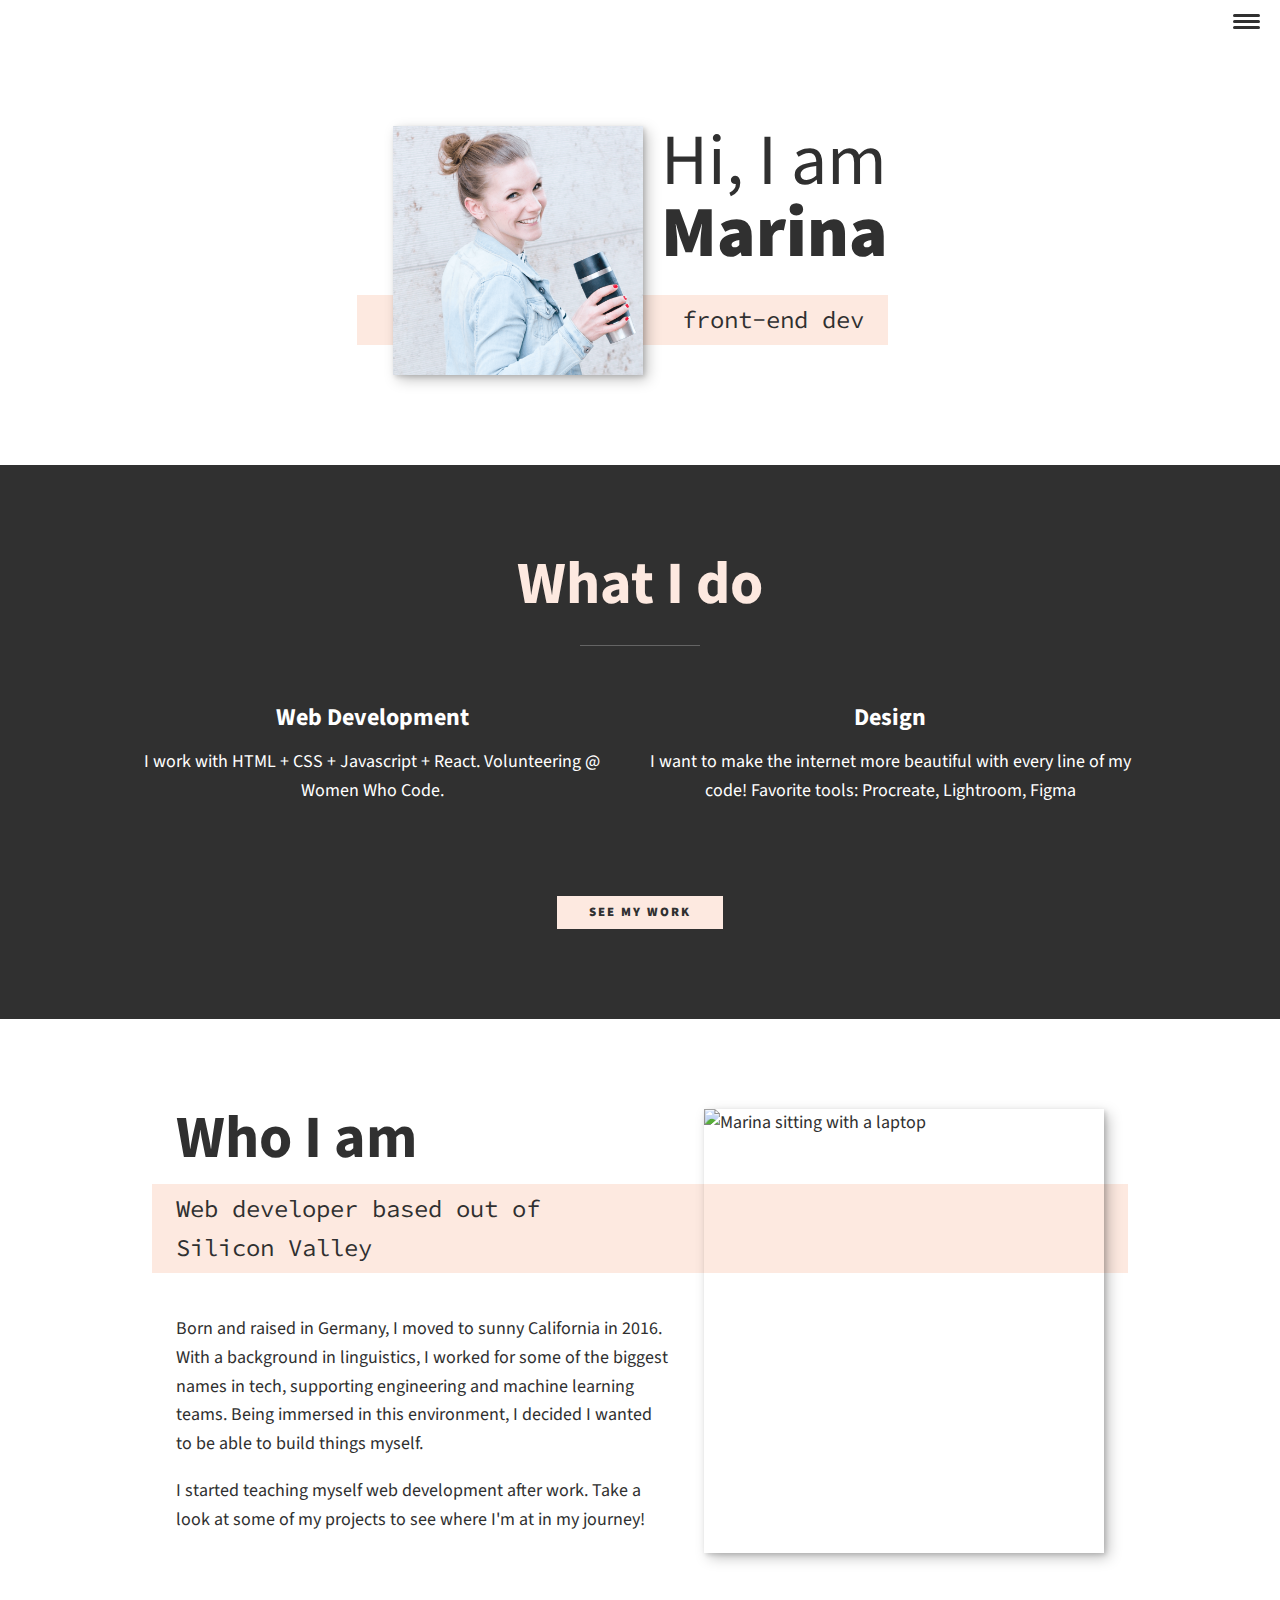
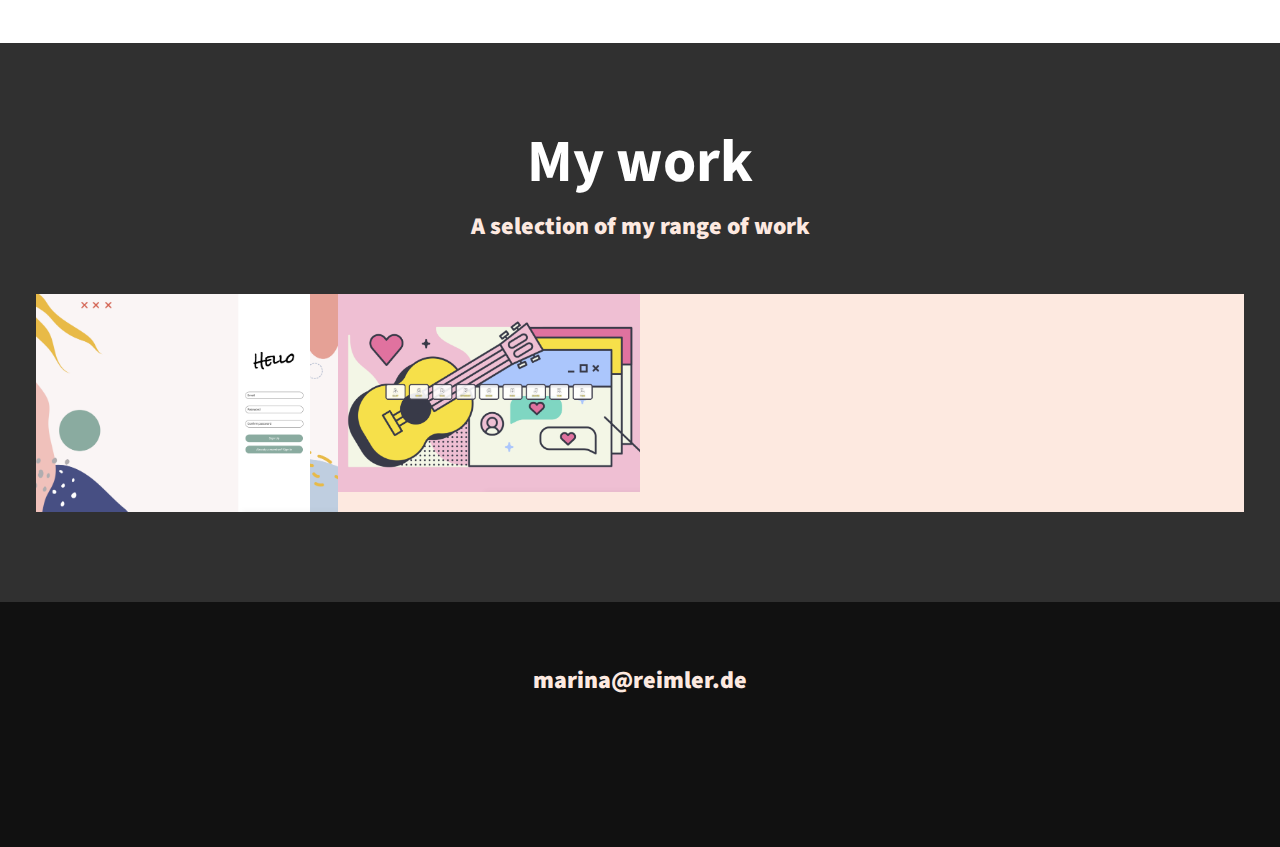
==== index.html @ c3dd63b9 "Add portfolio projects" ====
<!DOCTYPE html>
<html lang="en">
  <head>
    <meta charset="UTF-8" />
    <meta name="viewport" content="width=device-width, initial-scale=1.0" />
    <title>Marina Reimler Portfolio Page</title>
    <link
      rel="stylesheet"
      href="https://cdnjs.cloudflare.com/ajax/libs/normalize/7.0.0/normalize.min.css"
    />
    <link
      rel="stylesheet"
      href="https://cdnjs.cloudflare.com/ajax/libs/font-awesome/5.11.2/css/all.css"
      integrity="sha256-46qynGAkLSFpVbEBog43gvNhfrOj+BmwXdxFgVK/Kvc="
      crossorigin="anonymous"
    />

    <link
      href="https://fonts.googleapis.com/css?family=Source+Code+Pro:400,900|Source+Sans+Pro:300,900&display=swap"
      rel="stylesheet"
    />
    <link rel="stylesheet" href="style.css" />
  </head>
  <body>
    <header>
      <!--<div class="logo">
        <img src="#" alt="" />
      </div>-->

      <button class="nav-toggle" aria-label="toggle navigation">
        <span class="hamburger"></span>
      </button>
      <nav class="nav">
        <ul class="nav__list">
          <li class="nav__item"><a href="#home" class="nav__link">Home</a></li>
          <li class="nav__item">
            <a href="#services" class="nav__link">My Services</a>
          </li>
          <li class="nav__item">
            <a href="#about" class="nav__link">About me</a>
          </li>
          <li class="nav__item">
            <a href="#work" class="nav__link">My Work</a>
          </li>
        </ul>
      </nav>
    </header>

    <!-- Introduction -->
    <section class="intro" id="home">
      <h1 class="section__title section__title--intro">
        Hi, I am <strong>Marina</strong>
      </h1>
      <p class="section__subtitle section__subtitle--intro">front-end dev</p>
      <img
        src="img/Screen Shot 2017-11-25 at 19.38.23 2-min copy.png"
        alt="a portrait picture of Marina smiling"
        class="intro__img"
      />

    </section>

    <!-- My Services -->
    <section class="my-services" id="services">
      <h2 class="section__title section__title--services">What I do</h2>
      <div class="services">
        <div class="service">
          <h3>Web Development</h3>
          <p>
            I work with HTML + CSS + Javascript + React. Volunteering @ Women Who Code.
          </p>
        </div>
        <div class="service">
          <h3>Design</h3>
          <p>
            I want to make the internet more beautiful with every line of my code!
            Favorite tools: Procreate, Lightroom, Figma
          </p>
        </div>
      </div>

      <a href="#work" class="btn">See My Work</a>
    </section>

    <!-- About me -->
    <section class="about-me" id="about">
      <h2 class="section__title section__title--about">Who I am</h2>
      <p class="section__subtitle section__subtitle--about">
        Web developer based out of Silicon Valley
      </p>

      <div class="about-me__body">
        <p>
          Born and raised in Germany, I moved to sunny California in 2016.<br>
          With a background in linguistics, I worked for some of the biggest names in tech, supporting engineering and machine learning teams. Being immersed in this environment, I decided I wanted to be able to build things myself. 
        </p>
        <p>
          I started teaching myself web development after work. Take a look at some of my projects to see where I'm at in my journey!
        </p>
      </div>

      <img
        src="img/Marina-40.jpg"
        alt="Marina sitting with a laptop"
        class="about-me__img"
      />
    </section>

    <!-- My work -->
    <section class="my-work" id="work">
      <h2 class="section__title section__title--work">My work</h2>
      <p class="section__subtitle section__subtitle--work">
        A selection of my range of work
      </p>

      <div class="portfolio">
        <!-- Portfolio item 01 -->
        <a href="portfolio-item1.html" class="portfolio__item" target="_blank">
          <img src="img/community-signup.png" alt="small screenshot of project website" class="portfolio__img" />
        </a>
        <!-- Portfolio item 02 -->
        <a href="portfolio-item2.html" class="portfolio__item" target="_blank">
          <img src="img/drumkit-js.png" alt="small screenshot of project website" class="portfolio__img" />
        </a>
        <!-- Portfolio item 03 -->
        <a href="#" class="portfolio__item">
          <img src="#" alt="" class="portfolio__img" />
        </a>
        <!-- Portfolio item 04 -->
        <a href="#" class="portfolio__item">
          <img src="#" alt="" class="portfolio__img" />
        </a>
        <!-- Portfolio item 05 -->
        <a href="#" class="portfolio__item">
          <img src="#" alt="" class="portfolio__img" />
        </a>
        <!-- Portfolio item 06 -->
        <a href="#" class="portfolio__item">
          <img src="#" alt="" class="portfolio__img" />
        </a>
      </div>
    </section>

    <!-- Footer -->
    <footer class="footer">
      <a href="mailto:marina@reimler.de" class="footer__link"
        >marina@reimler.de</a
      >
      <ul class="social-list">
        <!--<li class="social-list__item">
          <a
            class="social-list__link"
            href="https://www.instagram.com/marinareimler/"
            ><i class="fab fa-instagram"></i
          ></a>
        </li>-->
        <li class="social-list__item">
          <a
            class="social-list__link"
            href="https://www.linkedin.com/in/marina-reimler/"
            target="_blank"><i class="fab fa-linkedin"></i
          ></a>
        </li>
        <li class="social-list__item">
          <a class="social-list__link" href="https://github.com/mreimler"
          target="_blank"><i class="fab fa-github-square"></i
          ></a>
        </li>
        <li class="social-list__item">
          <a class="social-list__link" href="https://twitter.com/marinareimler"
          target="_blank"><i class="fab fa-twitter"></i
          ></a>
        </li>
      </ul>
    </footer>

    <script src="script.js"></script>
  </body>
</html>
---- style.css ----
*,
*::before,
*::after {
  box-sizing: border-box;
}

/* Custom Properties */

:root {
  --ff-primary: 'Source Sans Pro', sans-serif;
  --ff-secondary: 'Source Code Pro', monospace;

  --fw-reg: 399;
  --fw-bold: 900;

  --clr-light: #fff;
  --clr-dark: #303030;
  --clr-accent: #fde9e0;

  --fs-h1: 3rem;
  --fs-h2: 2.25rem;
  --fs-body: 1rem;

  --bs: 0.25em 0.25em 0.75em rgba(0, 0, 0, 0.25),
    0.125em 0.125em 0.25em rgba(0, 0, 0, 0.15);
}

@media (min-width: 880px) {
  :root {
    --fs-h1: 4.5rem;
    --fs-h2: 3.75rem;
    --fs-h3: 1.5rem;
    --fs-body: 1.125rem;
  }
}

/* General Styles */

html {
  scroll-behavior: smooth;
}

body {
  background: var(--clr-light);
  color: var(--clr-dark);
  margin: 0;
  font-family: var(--ff-primary);
  font-size: var(--fs-body);
  line-height: 1.6;
}

section {
  padding: 5em 2em;
}

img {
  display: block;
  max-width: 100%;
}

strong {
  font-weight: var(--fw-bold);
}

:focus {
  outline: 3px solid var(--clr-accent);
  outline-offset: 3px;
}

/* Buttons */

.btn {
  display: inline-block;
  padding: 0.5em 2.5em;
  background: var(--clr-accent);
  color: var(--clr-dark);
  text-decoration: none;
  cursor: pointer;
  font-size: 0.8rem;
  text-transform: uppercase;
  letter-spacing: 2px;
  font-weight: var(--fw-bold);
  transition: transform 200ms ease-in-out;
}

.btn:hover {
  transform: scale(1.1);
}

/* Typography */

h1,
h2,
h3 {
  line-height: 1;
  margin: 0;
}

h1 {
  font-size: var(--fs-h1);
}
h2 {
  font-size: var(--fs-h2);
}
h3 {
  font-size: var(--fs-h3);
}

.section__title {
  margin-bottom: 0.25em;
}

.section__title--intro {
  font-weight: var(--fw-reg);
}

.section__title--intro strong {
  display: block;
}

.section__subtitle {
  margin: 0;
  font-size: var(--fs-h3);
}

.section__subtitle--intro,
.section__subtitle--about {
  background: var(--clr-accent);
  padding: 0.25em 1em;
  font-family: var(--ff-secondary);
  margin-bottom: 1em;
}

.section__subtitle--work {
  color: var(--clr-accent);
  font-weight: var(--fw-bold);
  margin-bottom: 2em;
}

/* header */

header {
  display: flex;
  justify-content: space-between;
  padding: 1em;
}

/* .logo {
  max-width: 100px;
}*/

.nav {
  position: fixed;
  background: var(--clr-dark);
  color: var(--clr-light);
  top: 0;
  bottom: 0;
  left: 0;
  right: 0;
  z-index: 100;

  transform: translateX(100%);
  transition: transform 250ms cubic-bezier(0.5, 0, 0.5, 1);
}

.nav__list {
  list-style: none;
  display: flex;
  height: 100%;
  flex-direction: column;
  justify-content: space-evenly;
  align-items: center;
  margin: 0;
  padding: 0;
}

.nav__link {
  color: inherit;
  font-weight: var(--fw-bold);
  font-size: var(--fs-h2);
  text-decoration: none;
}

.nav__link:hover {
  color: var(--clr-accent);
}

.nav-toggle {
  padding: 0.5em;
  background: transparent;
  border: 0;
  cursor: pointer;
  position: absolute;
  right: 1em;
  top: 1em;
  z-index: 1000;
}

.nav-open .nav {
  transform: translateX(0);
}

.nav-open .nav-toggle {
  background: var(--clr-accent);
  position: fixed;
}

.nav-open .hamburger {
  transform: rotate(0.625turn);
}

.nav-open .hamburger::before {
  transform: rotate(90deg) translateX(-6px);
}

.nav-open .hamburger::after {
  opacity: 0;
}

.hamburger {
  display: block;
  position: relative;
}

.hamburger,
.hamburger::before,
.hamburger::after {
  background: var(--clr-dark);
  width: 2em;
  height: 3px;
  border-radius: 1em;
  transition: transform 250ms ease-in-out;
}

.hamburger::before,
.hamburger::after {
  content: '';
  position: absolute;
  left: 0;
  right: 0;
}

.hamburger::before {
  top: 6px;
}
.hamburger::after {
  bottom: 6px;
}

/* Intro section */

.intro {
  position: relative;
}

.intro__img {
  box-shadow: var(--bs);
}

@media (min-width: 600px) {
  .intro {
    display: grid;
    grid-column-gap: 1em;
    width: min-content;
    margin: 0 auto;
    grid-column-gap: 1em;
    grid-template-areas:
      'img title'
      'img subtitle';
    grid-template-columns: min-content max-content;
  }

  .intro__img {
    grid-area: img;
    min-width: 250px;
    position: relative;
    z-index: 2;
  }

  .section__subtitle--intro {
    align-self: start;
    grid-column: -1 / 1;
    grid-row: 2;
    text-align: right;
    position: relative;
    left: -1.5em;
    width: calc(100% + 1.5em);
  }
}

/* My services section */

.my-services {
  background-color: var(--clr-dark);
  background-image: url(../img/Laptop.jpg);
  background-size: cover;
  background-blend-mode: overlay;
  color: var(--clr-light);
  text-align: center;
}

.section__title--services {
  color: var(--clr-accent);
  position: relative;
}

.section__title--services::after {
  content: '';
  display: block;
  width: 2em;
  height: 1px;
  margin: 0.5em auto 1em;
  background: var(--clr-light);
  opacity: 0.25;
}

.services {
  margin-bottom: 4em;
}

.service {
  max-width: 500px;
  margin: 0 auto;
}

@media (min-width: 800px) {
  .services {
    display: flex;
    max-width: 1000px;
    margin-left: auto;
    margin-right: auto;
  }
  .service + .service {
    margin-left: 2em;
  }
}

/* About Me section */

.about-me {
  max-width: 1000px;
  margin: 0 auto;
}

.about-me__img {
  box-shadow: var(--bs);
}

@media (min-width: 600px) {
  .about-me {
    display: grid;
    grid-template-columns: 1fr 400px;
    grid-template-areas:
      'title img'
      'subtitle img'
      'text img';
    grid-column-gap: 2em;
  }

  .section__title--about {
    grid-area: title;
  }

  .section__subtitle--about {
    grid-column: 1 / -1;
    grid-row: 2;
    position: relative;
    left: -1em;
    width: calc(100% + 2em);
    padding-left: 1em;
    padding-right: calc(400px + 4em);
  }

  .about-me__img {
    grid-area: img;
    position: relative;
    z-index: 2;
  }
}

/* My Work */

.my-work {
  background-color: var(--clr-dark);
  color: var(--clr-light);
  text-align: center;
}

.portfolio {
  display: grid;
  grid-template-columns: repeat(auto-fit, minmax(300px, 1fr));
}

.portfolio__item {
  background: var(--clr-accent);
  overflow: hidden;
}

.portfolio__img {
  transition: transform 750ms cubic-bezier(0.5, 0, 0.5, 1), opacity 250ms linear;
}

.portfolio__item:focus {
  position: relative;
  z-index: 2;
}

.portfolio__img:hover,
.portfolio__item:focus .portfolio__img {
  transform: scale(1.2);
  opacity: 0.75;
}

/* Footer */

.footer {
  background: #111;
  color: var(--clr-accent);
  text-align: center;
  padding: 2.5em 0;
  font-size: var(--fs-h3);
}

.footer a {
  color: inherit;
  text-decoration: none;
}

.footer__link {
  font-weight: var(--fw-bold);
}

.footer__link:hover,
.social-list__link:hover {
  opacity: 0.7;
}

.footer__link:hover {
  text-decoration: underline;
}

.social-list {
  list-style: none;
  display: flex;
  justify-content: center;
  margin: 2em 0 0;
  padding: 0;
}

.social-list__item {
  margin: 0 0.5em;
}

.social-list__link {
  padding: 0.5em;
}

/* Individual portfolio item styles */

.portfolio-item-individual {
  padding: 0 2em 2em;
  max-width: 1000px;
  margin: 0 auto;
}

.portfolio-item-individual p {
  max-width: 600px;
  margin-left: auto;
  margin-right: auto;
}
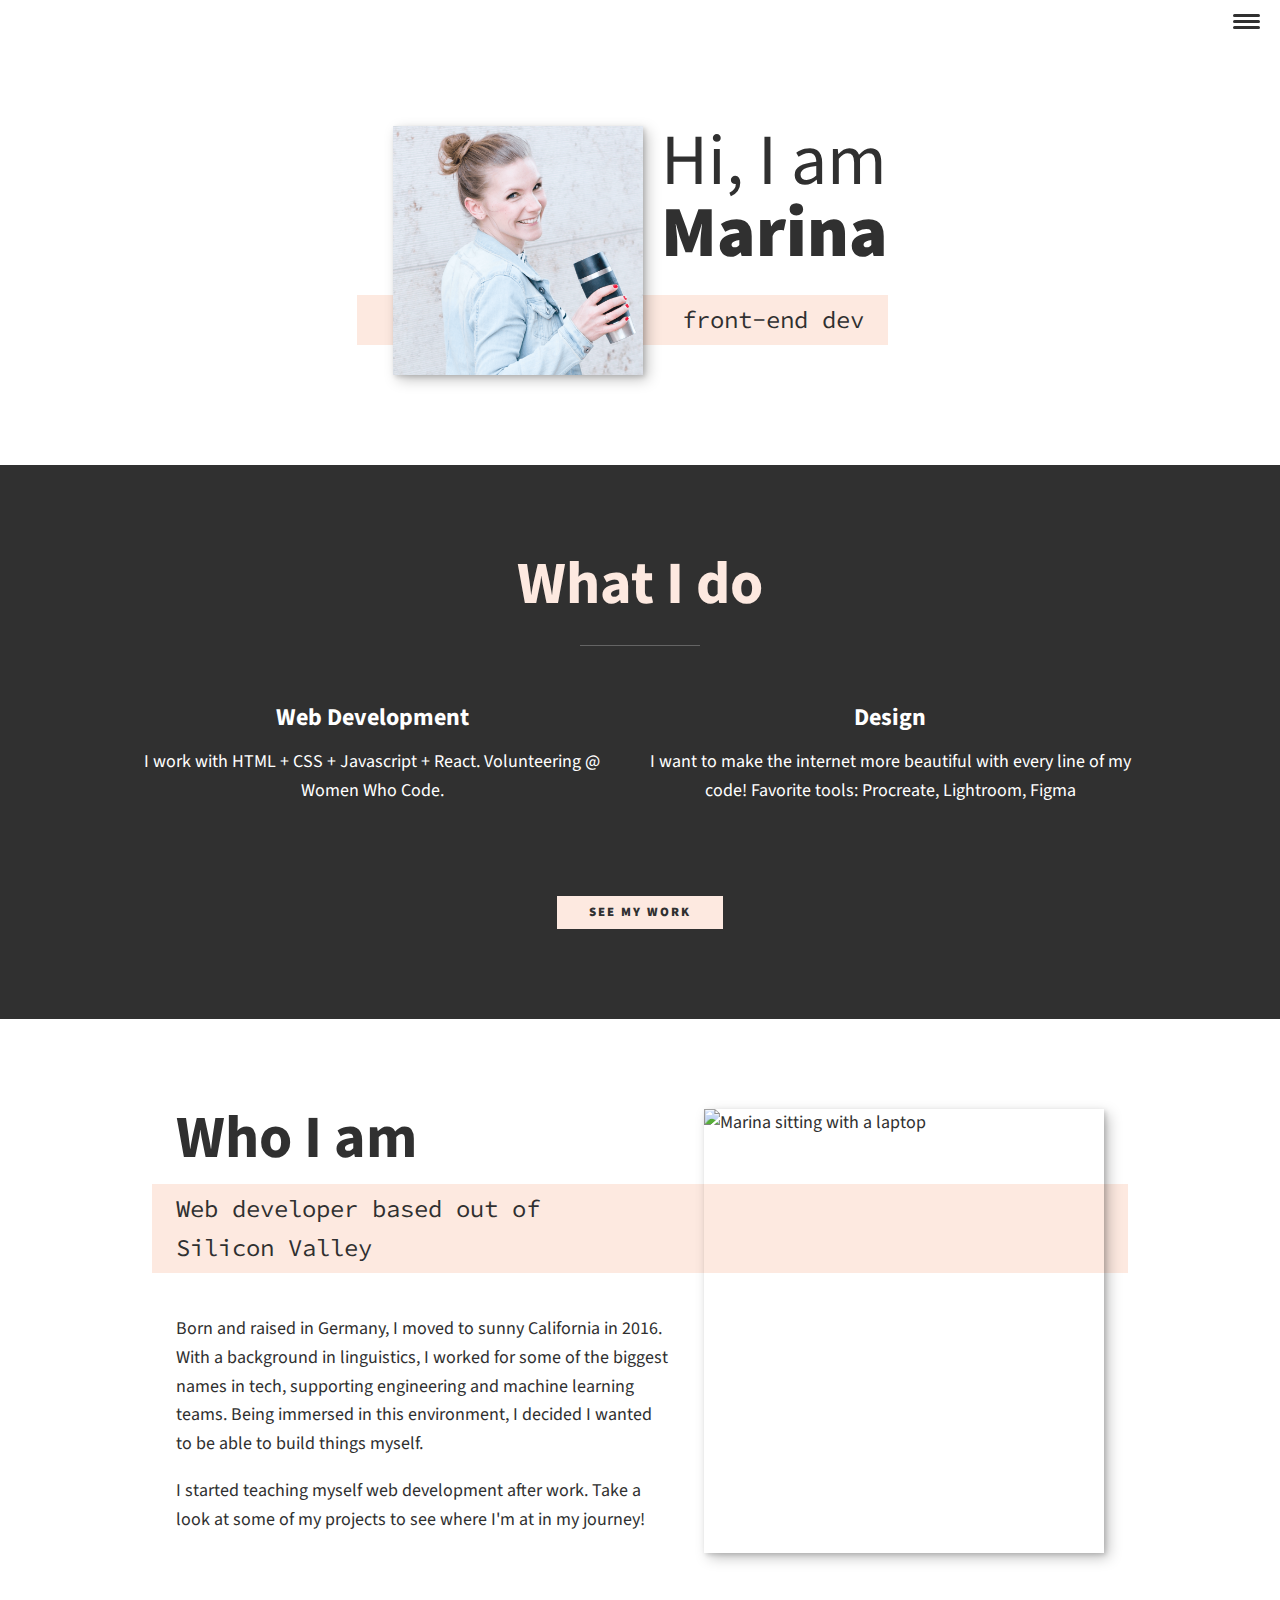
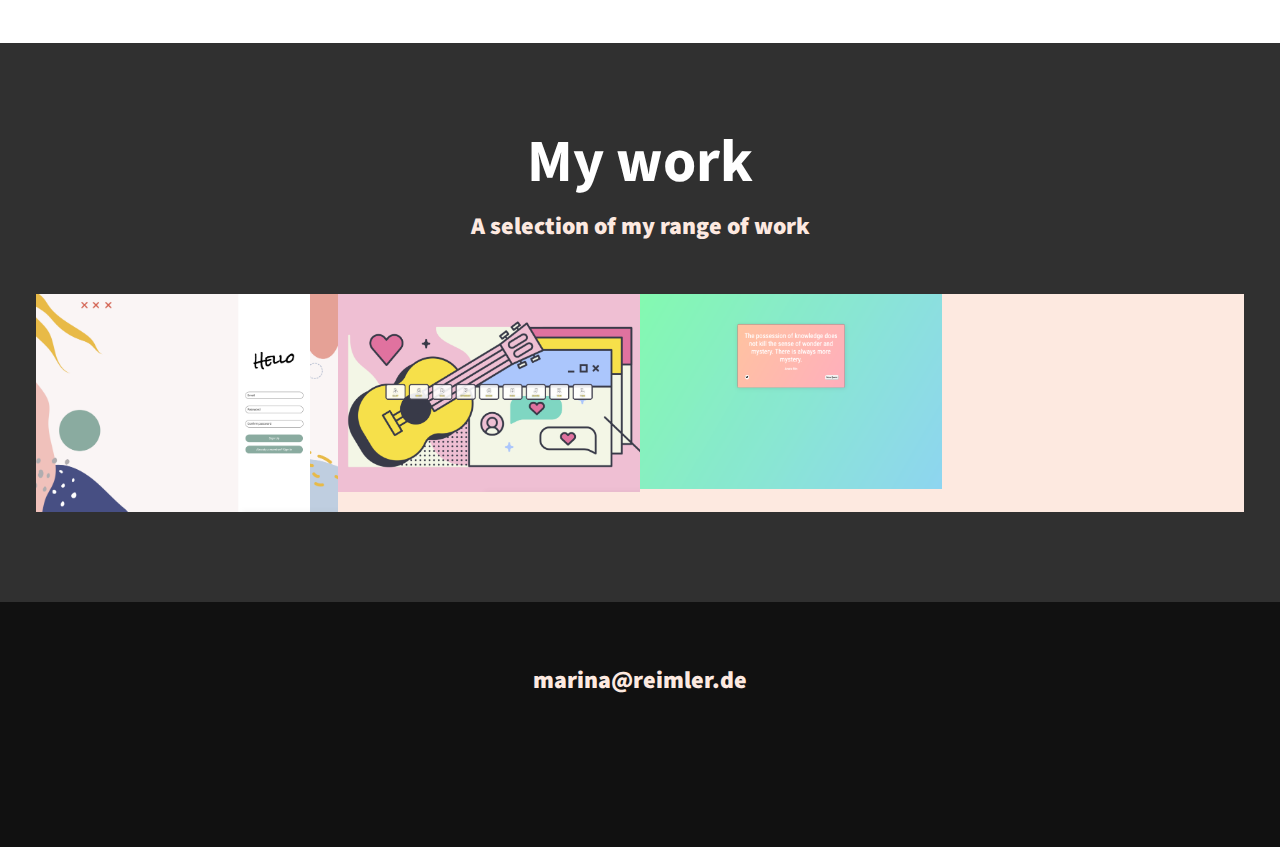
==== commit cf79724d: "Add another project" ====
--- a/index.html
+++ b/index.html
@@ -123,8 +123,8 @@
           <img src="img/drumkit-js.png" alt="small screenshot of project website" class="portfolio__img" />
         </a>
         <!-- Portfolio item 03 -->
-        <a href="#" class="portfolio__item">
-          <img src="#" alt="" class="portfolio__img" />
+        <a href="portfolio-item3.html" class="portfolio__item">
+          <img src="img/quote-machine.png" alt="" class="portfolio__img" />
         </a>
         <!-- Portfolio item 04 -->
         <a href="#" class="portfolio__item">
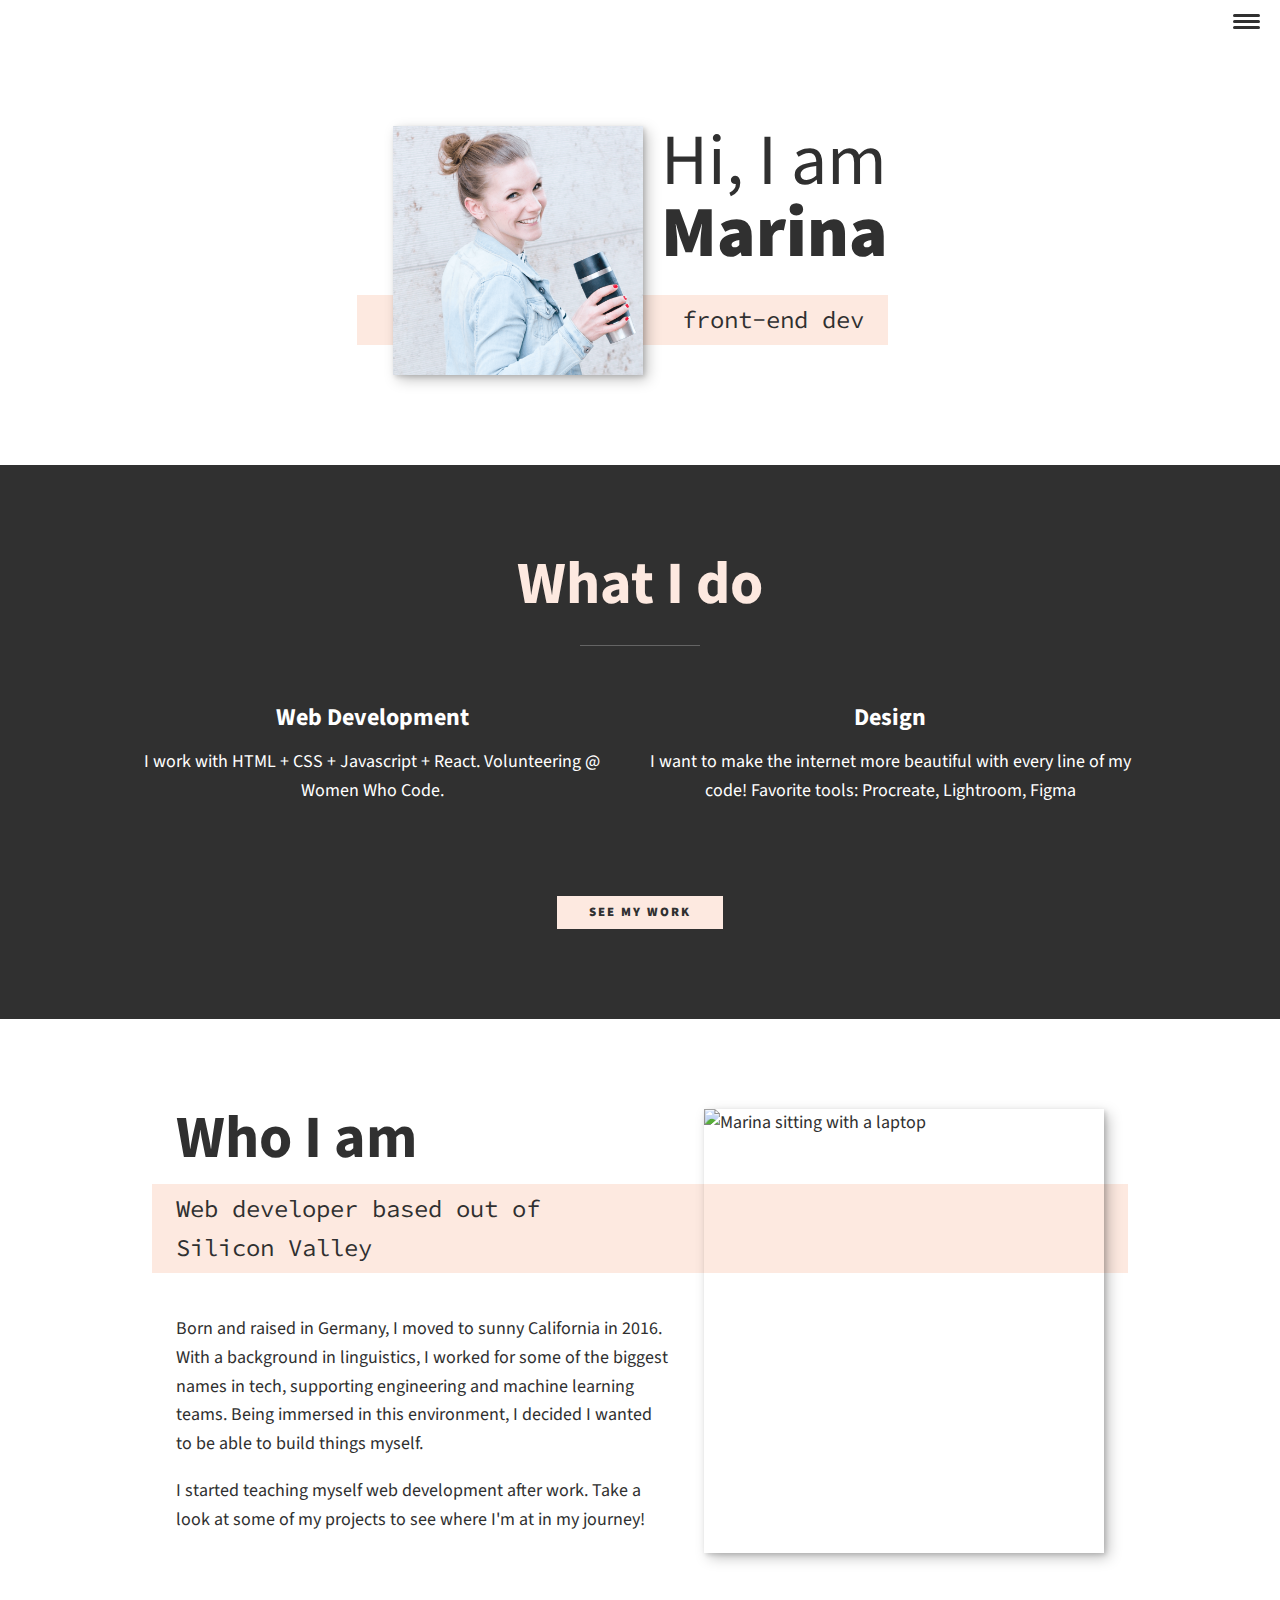
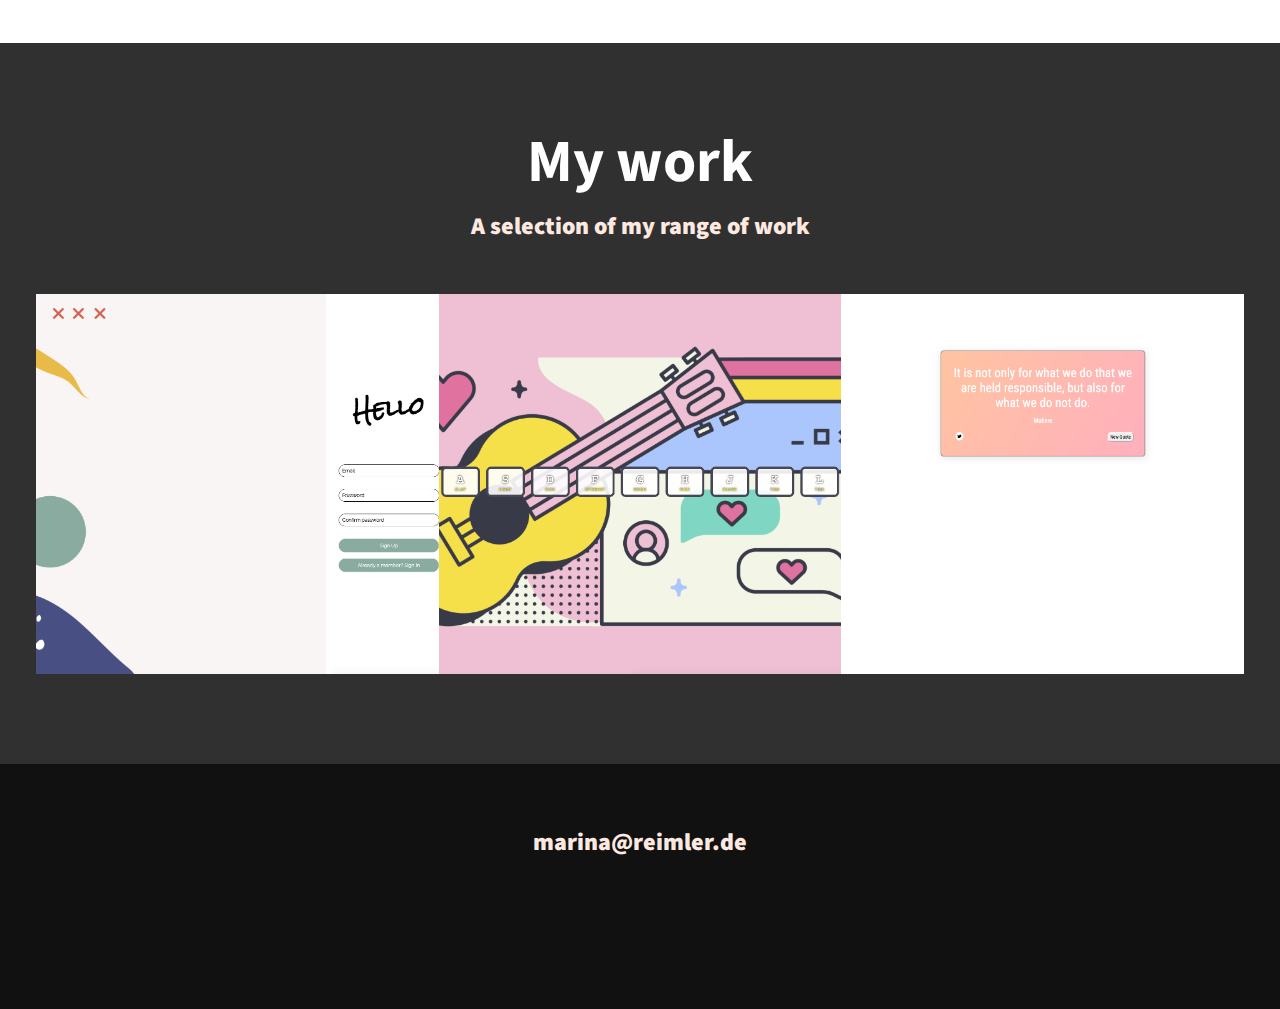
==== commit c705afa1: "Minor update to image responsiveness" ====
--- a/index.html
+++ b/index.html
@@ -126,18 +126,6 @@
         <a href="portfolio-item3.html" class="portfolio__item">
           <img src="img/quote-machine.png" alt="" class="portfolio__img" />
         </a>
-        <!-- Portfolio item 04 -->
-        <a href="#" class="portfolio__item">
-          <img src="#" alt="" class="portfolio__img" />
-        </a>
-        <!-- Portfolio item 05 -->
-        <a href="#" class="portfolio__item">
-          <img src="#" alt="" class="portfolio__img" />
-        </a>
-        <!-- Portfolio item 06 -->
-        <a href="#" class="portfolio__item">
-          <img src="#" alt="" class="portfolio__img" />
-        </a>
       </div>
     </section>
 
--- a/style.css
+++ b/style.css
@@ -388,7 +388,10 @@
 
 .portfolio {
   display: grid;
-  grid-template-columns: repeat(auto-fit, minmax(300px, 1fr));
+  justify-content: center;
+  align-items: center;
+  grid-auto-flow: column;
+  /*grid-template-columns: repeat(auto-fit, minmax(300px, 1fr));*/
 }
 
 .portfolio__item {
@@ -397,6 +400,14 @@
 }
 
 .portfolio__img {
+  height: 380px !important;
+  object-fit: cover;
+  -webkit-column-count: 3;
+  -webkit-column-gap: 0px;
+  -moz-column-count: 3;
+  -moz-column-gap: 0px;
+  column-count: 3;
+  column-gap: 0px;
   transition: transform 750ms cubic-bezier(0.5, 0, 0.5, 1), opacity 250ms linear;
 }
 
@@ -409,6 +420,28 @@
 .portfolio__item:focus .portfolio__img {
   transform: scale(1.2);
   opacity: 0.75;
+}
+
+@media (max-width: 800px) {
+  .portfolio {
+    grid-template-areas:
+      'portfolio_item'
+      'portfolio_img';
+    -moz-column-count: 2;
+    -webkit-column-count: 2;
+    column-count: 2;
+  }
+}
+
+@media (max-width: 600px) {
+  .portfolio {
+    grid-template-areas:
+      'portfolio_item'
+      'portfolio_img';
+    -moz-column-count: 1;
+    -webkit-column-count: 1;
+    column-count: 1;
+  }
 }
 
 /* Footer */
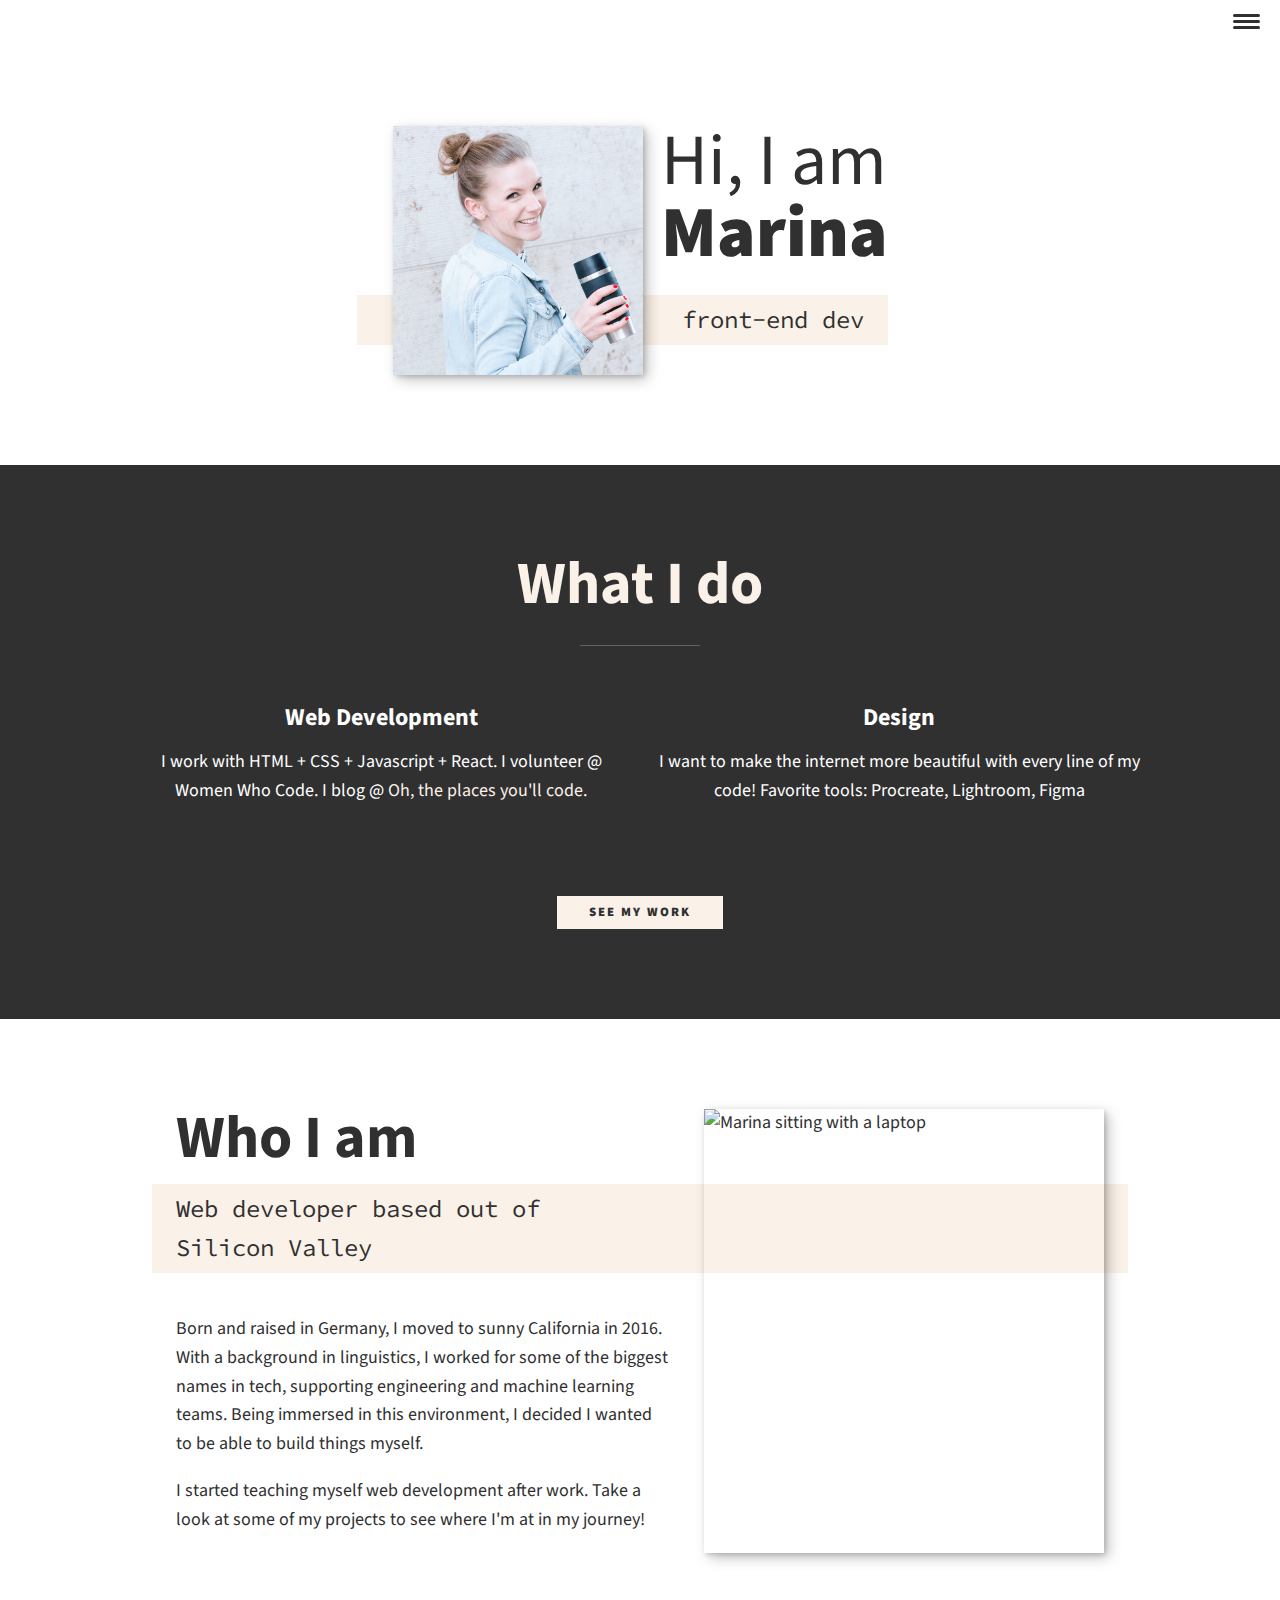
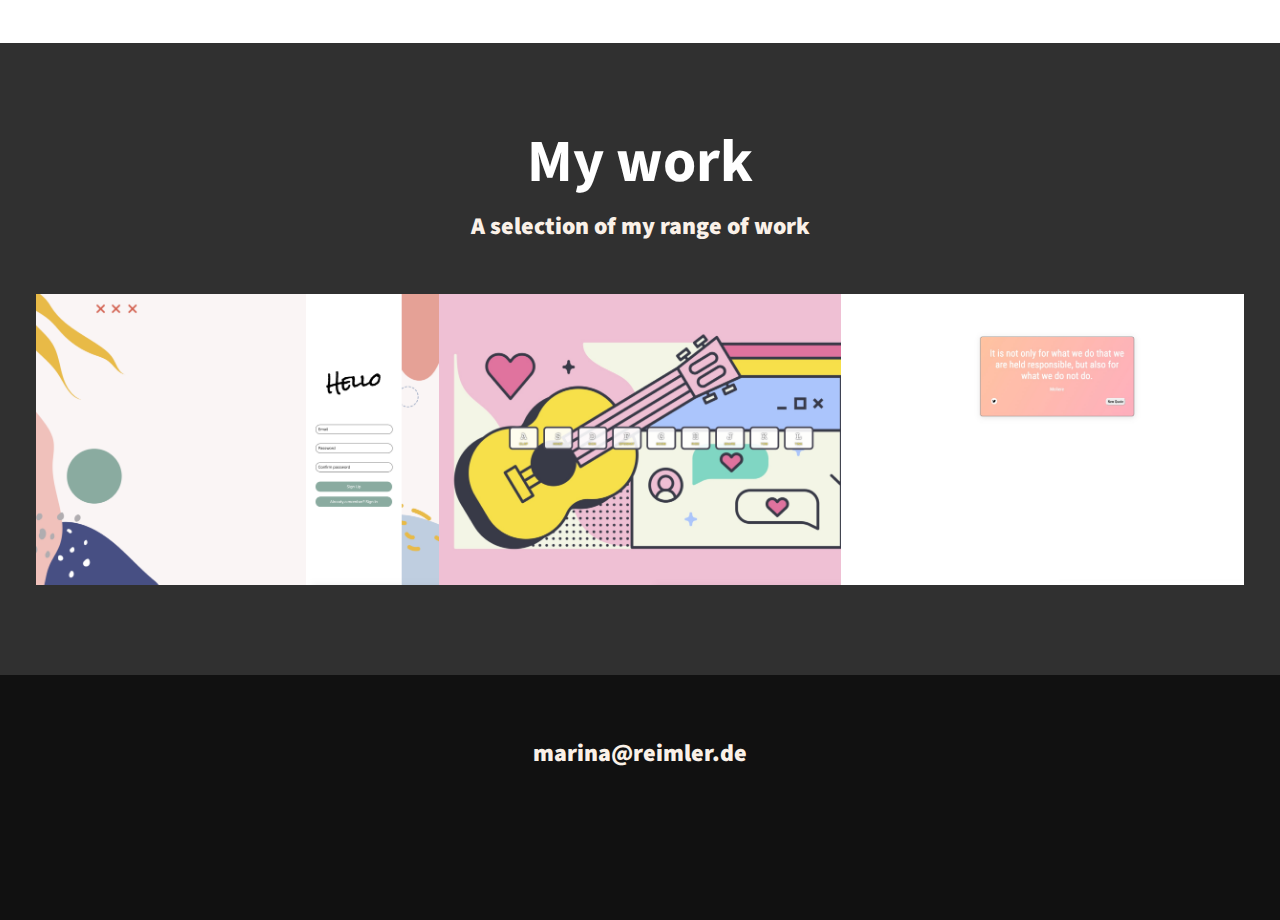
==== commit 4b0939b6: "Update image sizes and minor styling" ====
--- a/index.html
+++ b/index.html
@@ -67,7 +67,7 @@
         <div class="service">
           <h3>Web Development</h3>
           <p>
-            I work with HTML + CSS + Javascript + React. Volunteering @ Women Who Code.
+            I work with HTML + CSS + Javascript + React. I volunteer @ Women Who Code. I blog @ <a href="http://theplacesyoullcode.com/" target="_blank">Oh, the places you'll code</a>.
           </p>
         </div>
         <div class="service">
@@ -120,11 +120,11 @@
         </a>
         <!-- Portfolio item 02 -->
         <a href="portfolio-item2.html" class="portfolio__item" target="_blank">
-          <img src="img/drumkit-js.png" alt="small screenshot of project website" class="portfolio__img" />
+          <img src="img/drumkit-js.jpg" alt="small screenshot of project website" class="portfolio__img" />
         </a>
         <!-- Portfolio item 03 -->
         <a href="portfolio-item3.html" class="portfolio__item">
-          <img src="img/quote-machine.png" alt="" class="portfolio__img" />
+          <img src="img/quote-machine.jpg" alt="" class="portfolio__img" />
         </a>
       </div>
     </section>
--- a/style.css
+++ b/style.css
@@ -15,7 +15,7 @@
 
   --clr-light: #fff;
   --clr-dark: #303030;
-  --clr-accent: #fde9e0;
+  --clr-accent: #faf1e8;
 
   --fs-h1: 3rem;
   --fs-h2: 2.25rem;
@@ -65,6 +65,16 @@
 :focus {
   outline: 3px solid var(--clr-accent);
   outline-offset: 3px;
+}
+
+a {
+  color: var(--clr-accent);
+  outline: none;
+  text-decoration: none;
+}
+
+a:hover {
+  font-weight: bold;
 }
 
 /* Buttons */
@@ -400,8 +410,8 @@
 }
 
 .portfolio__img {
-  height: 380px !important;
-  object-fit: cover;
+  width: 100%;
+  height: auto;
   -webkit-column-count: 3;
   -webkit-column-gap: 0px;
   -moz-column-count: 3;
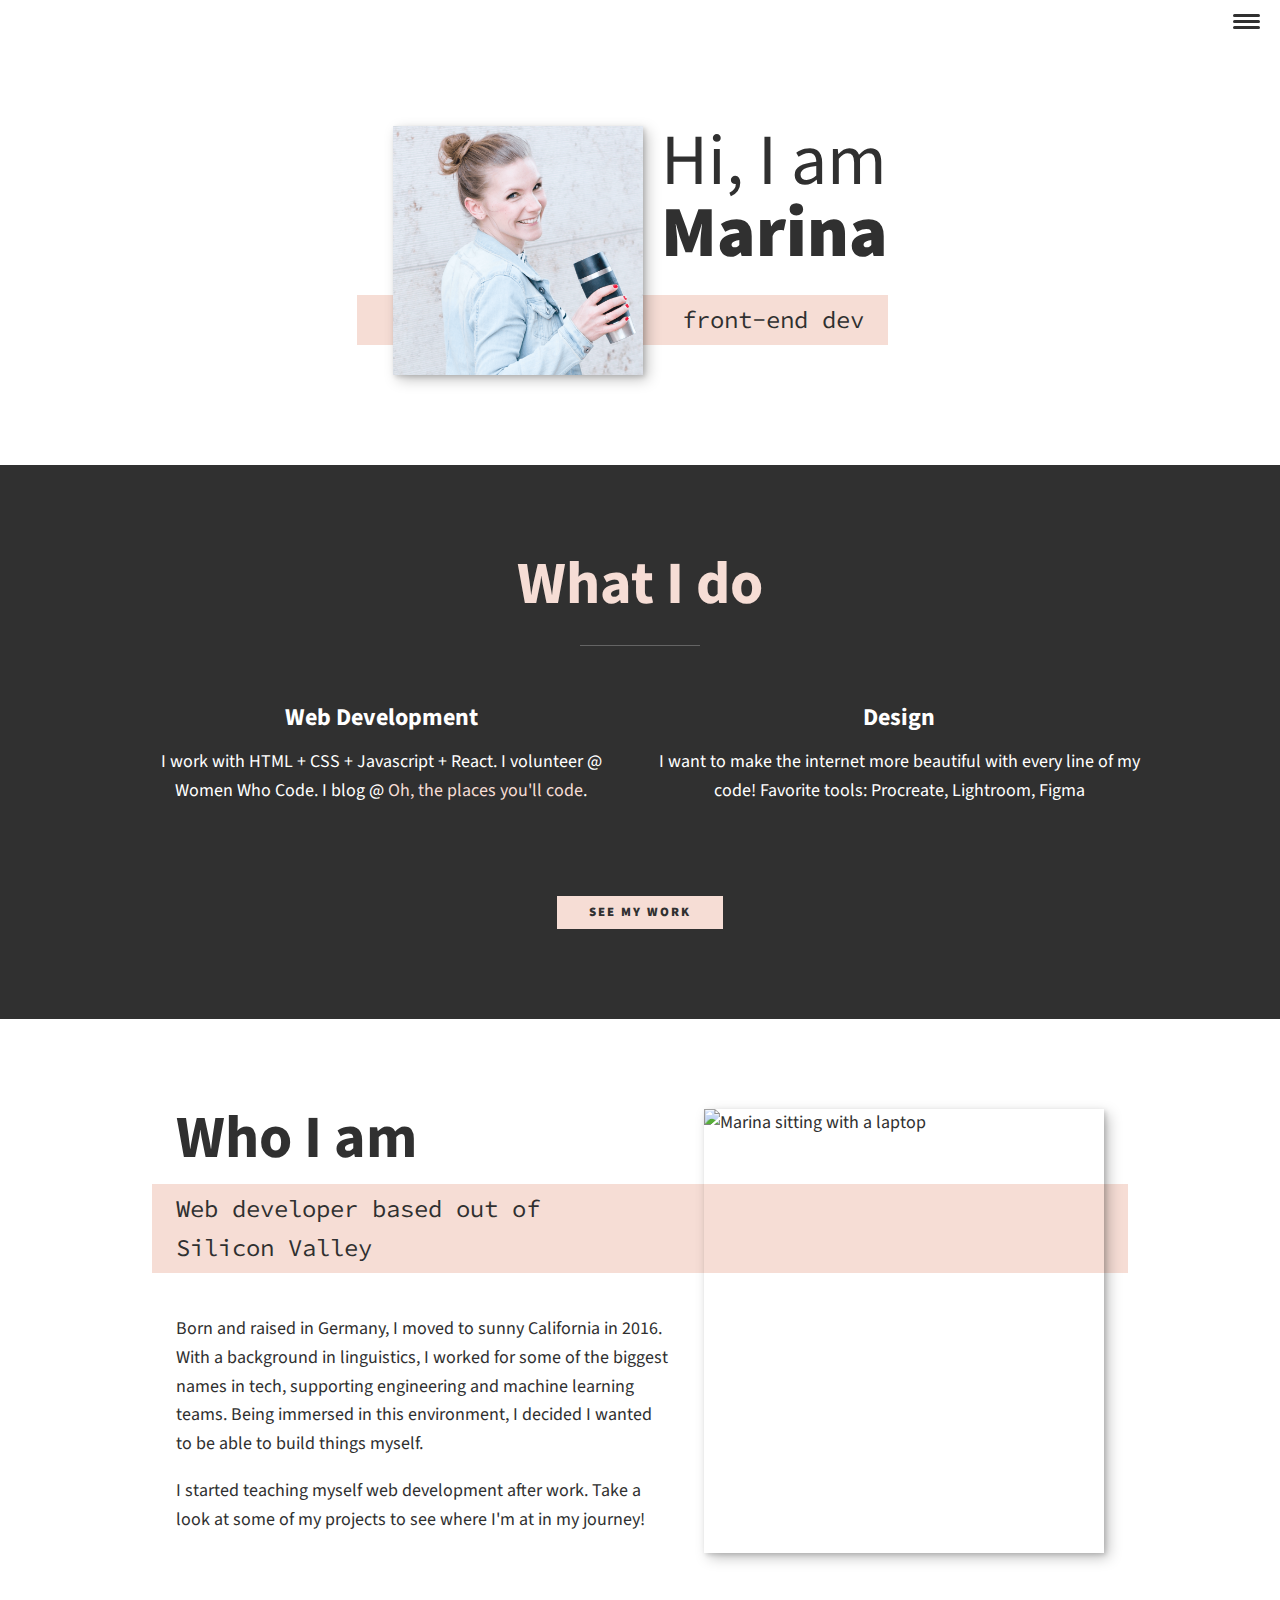
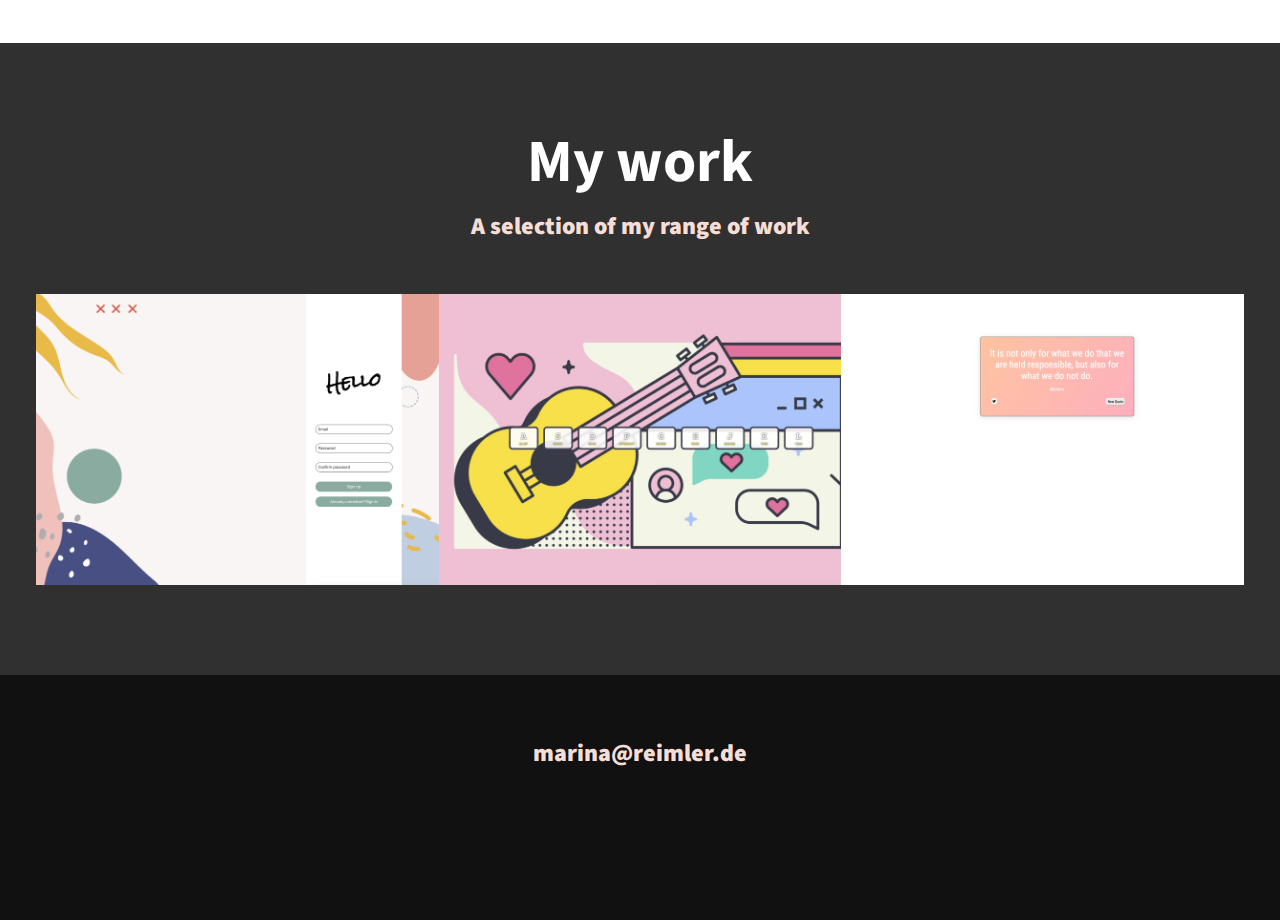
==== commit 8d9c2c80: "Update style and functionality of item 2" ====
--- a/index.html
+++ b/index.html
@@ -126,6 +126,7 @@
         <a href="portfolio-item3.html" class="portfolio__item">
           <img src="img/quote-machine.jpg" alt="" class="portfolio__img" />
         </a>
+
       </div>
     </section>
 
--- a/style.css
+++ b/style.css
@@ -15,7 +15,7 @@
 
   --clr-light: #fff;
   --clr-dark: #303030;
-  --clr-accent: #faf1e8;
+  --clr-accent: #f6ddd5;
 
   --fs-h1: 3rem;
   --fs-h2: 2.25rem;
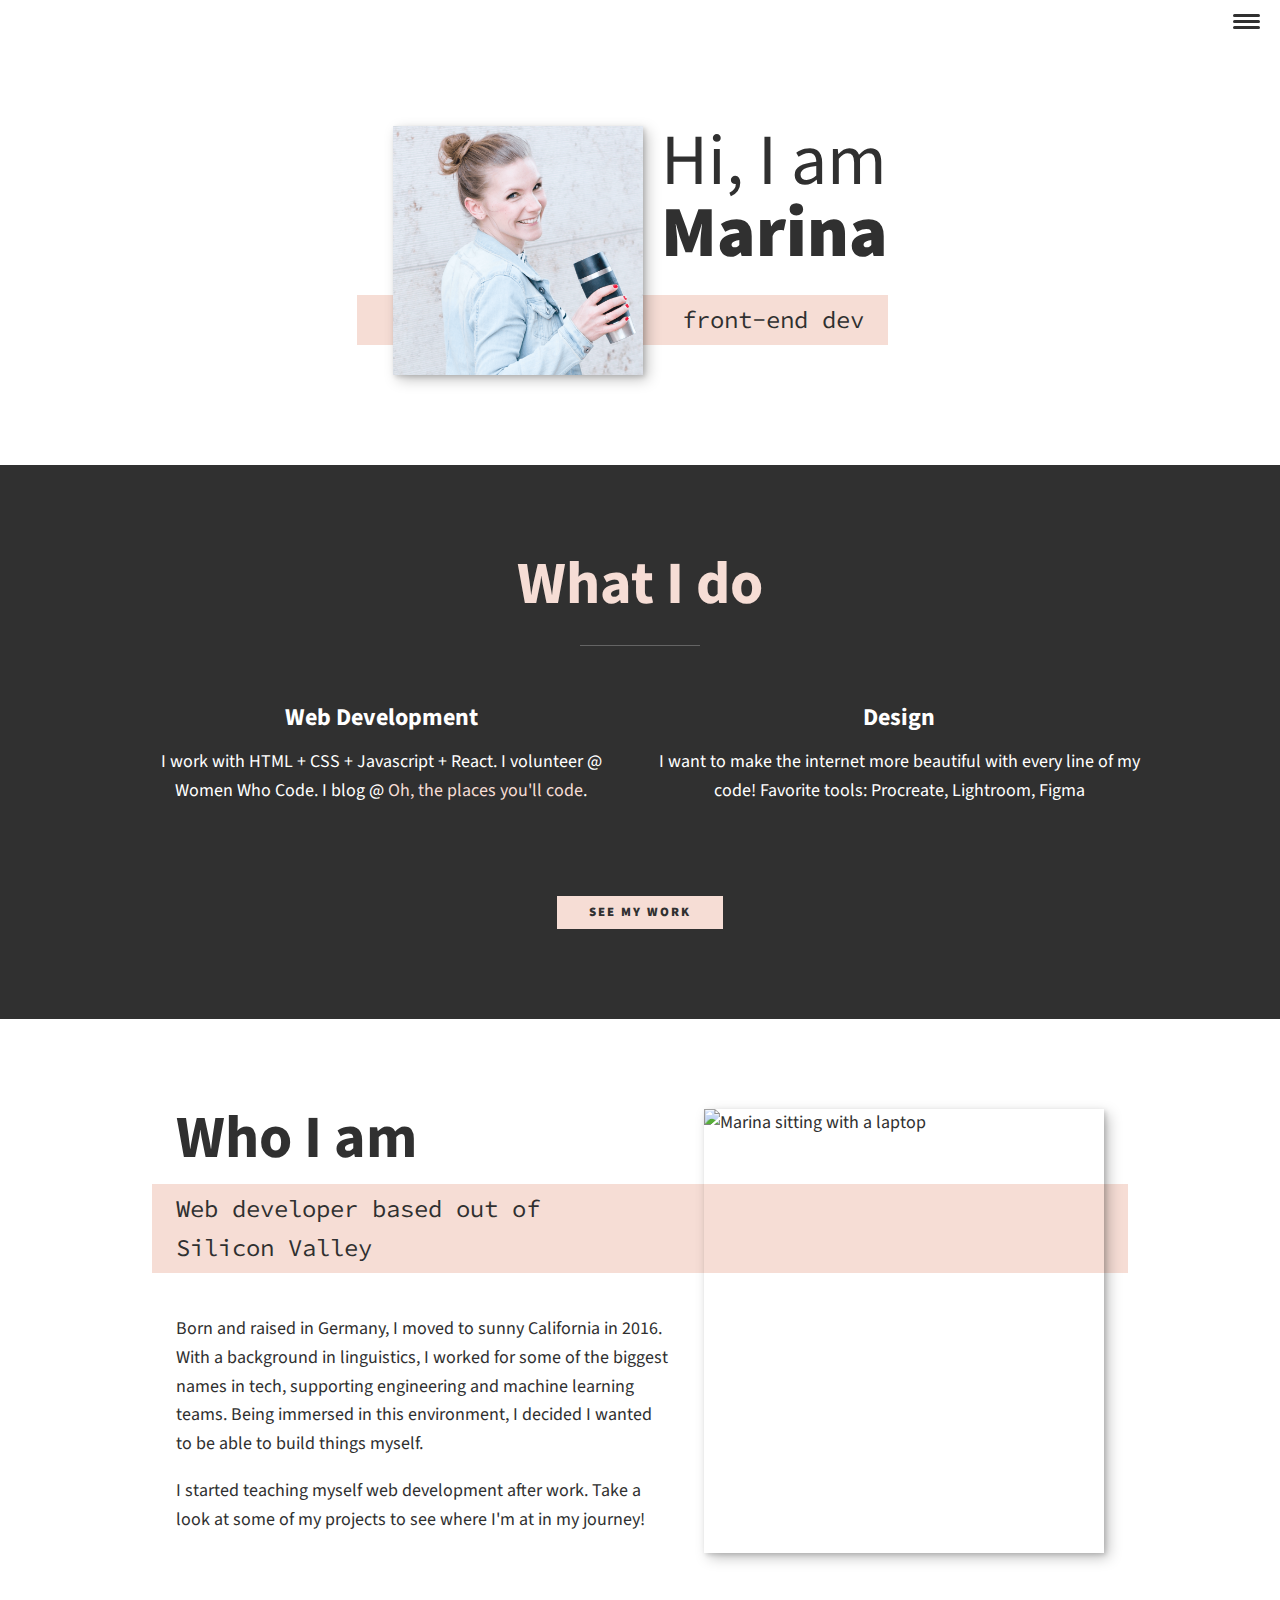
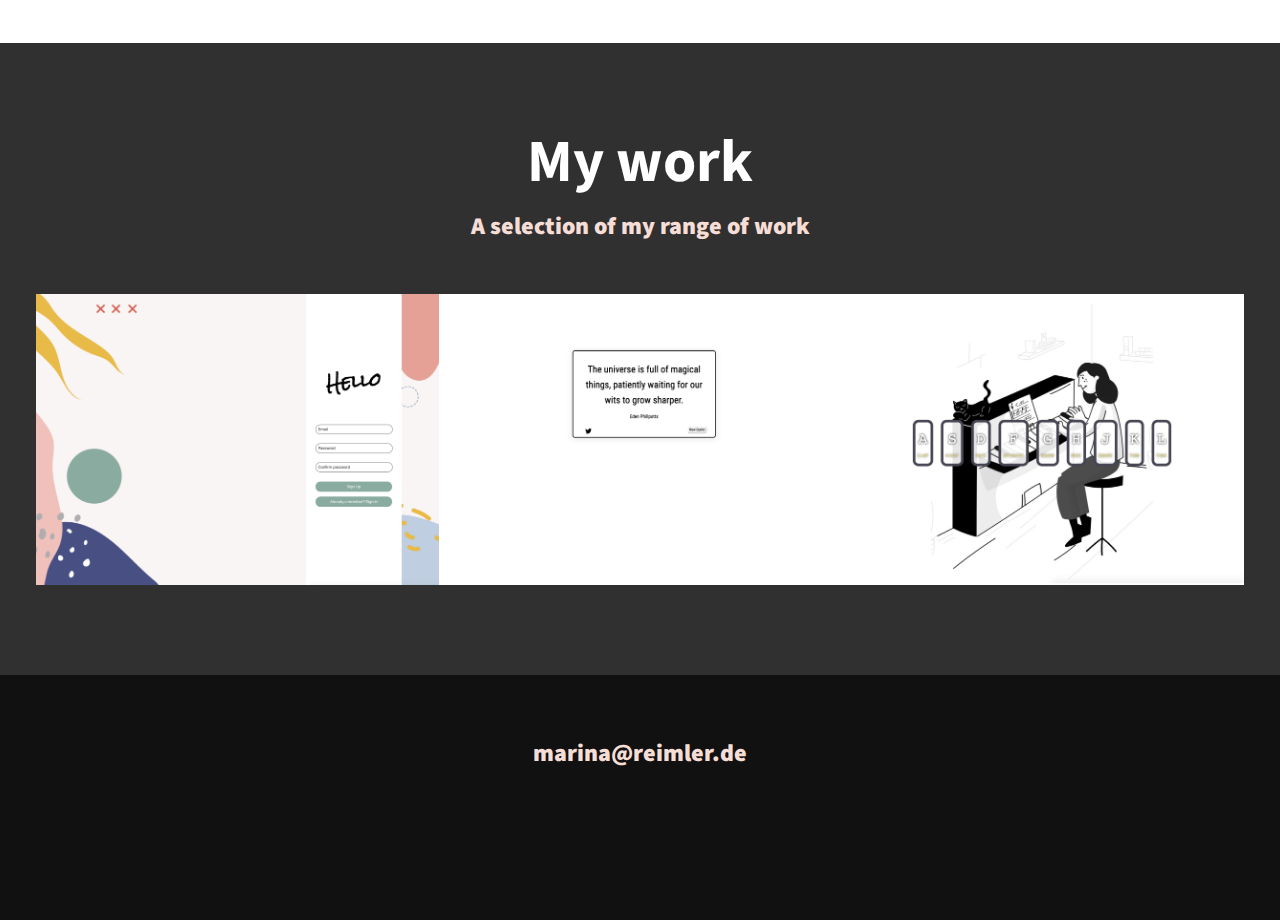
==== commit 2b92f63c: "Update item 3" ====
--- a/index.html
+++ b/index.html
@@ -118,13 +118,13 @@
         <a href="portfolio-item1.html" class="portfolio__item" target="_blank">
           <img src="img/community-signup.png" alt="small screenshot of project website" class="portfolio__img" />
         </a>
+        <!-- Portfolio item 03 -->
+        <a href="portfolio-item3.html" class="portfolio__item">
+          <img src="img/quotes.jpg" alt="" class="portfolio__img" />
+        </a>
         <!-- Portfolio item 02 -->
         <a href="portfolio-item2.html" class="portfolio__item" target="_blank">
-          <img src="img/drumkit-js.jpg" alt="small screenshot of project website" class="portfolio__img" />
-        </a>
-        <!-- Portfolio item 03 -->
-        <a href="portfolio-item3.html" class="portfolio__item">
-          <img src="img/quote-machine.jpg" alt="" class="portfolio__img" />
+          <img src="img/music-learning.jpg" alt="small screenshot of project website" class="portfolio__img" />
         </a>
 
       </div>
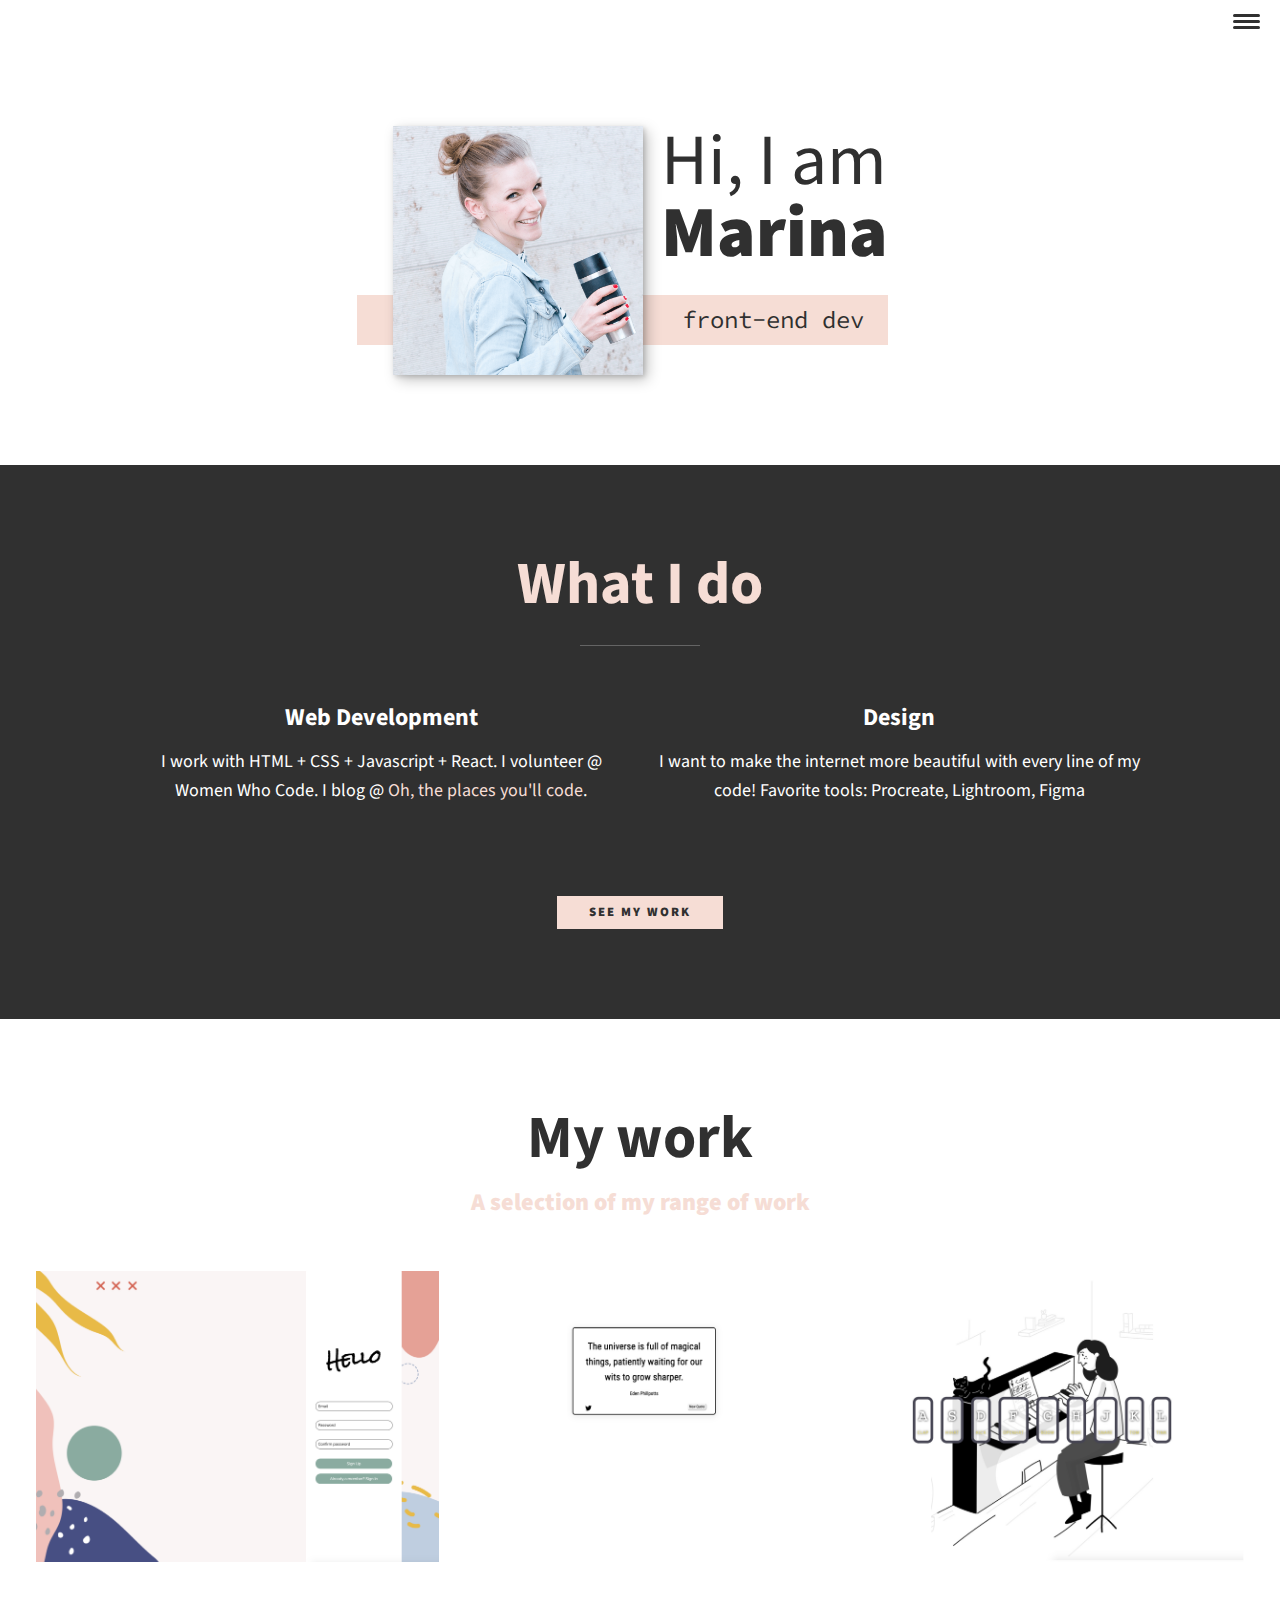
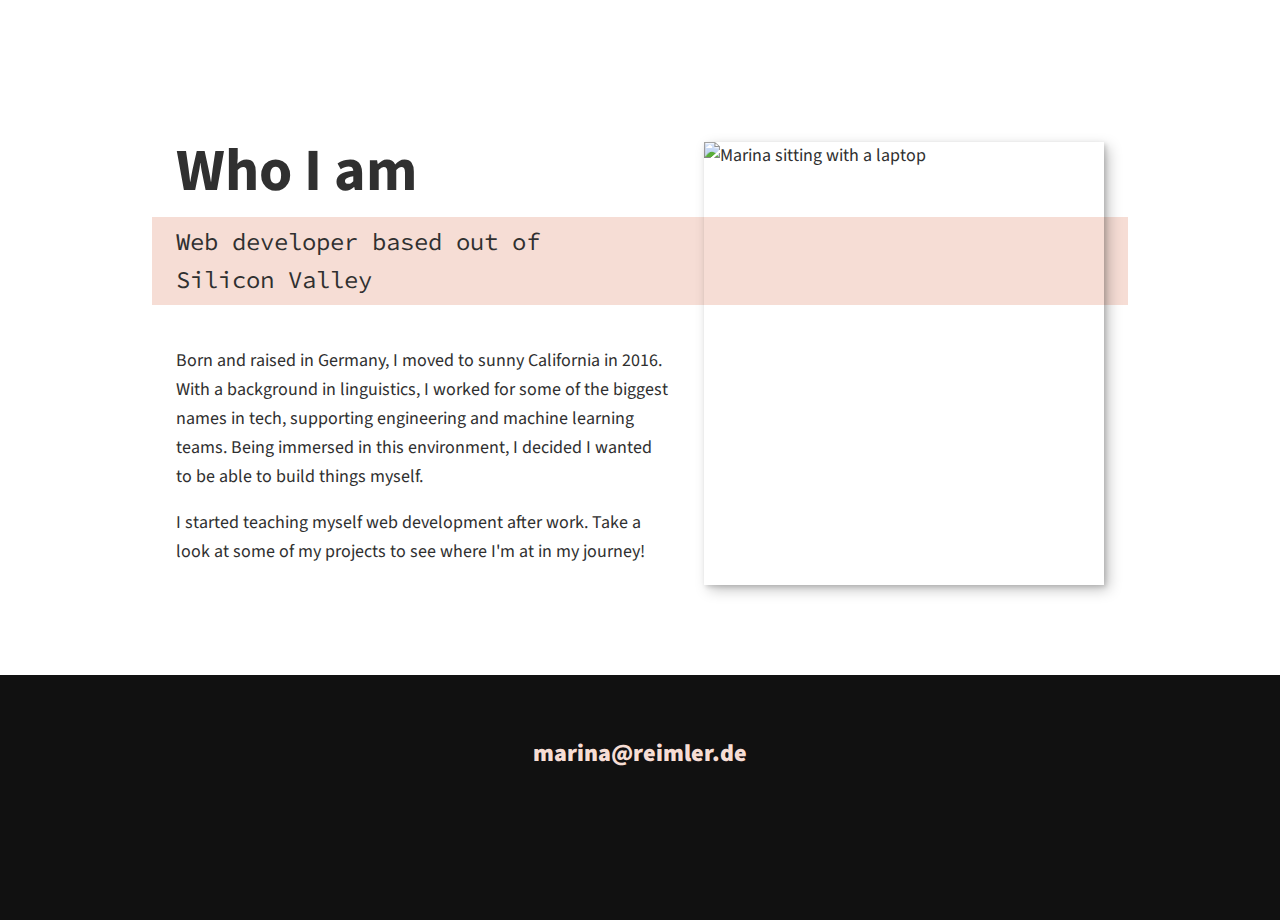
==== commit 6345860b: "Rearranged layout in index.html" ====
--- a/index.html
+++ b/index.html
@@ -34,7 +34,7 @@
         <ul class="nav__list">
           <li class="nav__item"><a href="#home" class="nav__link">Home</a></li>
           <li class="nav__item">
-            <a href="#services" class="nav__link">My Services</a>
+            <a href="#services" class="nav__link">What I do</a>
           </li>
           <li class="nav__item">
             <a href="#about" class="nav__link">About me</a>
@@ -60,7 +60,7 @@
 
     </section>
 
-    <!-- My Services -->
+    <!-- My Services/What I do -->
     <section class="my-services" id="services">
       <h2 class="section__title section__title--services">What I do</h2>
       <div class="services">
@@ -80,6 +80,30 @@
       </div>
 
       <a href="#work" class="btn">See My Work</a>
+    </section>
+
+    <!-- My work -->
+    <section class="my-work" id="work">
+      <h2 class="section__title section__title--work">My work</h2>
+      <p class="section__subtitle section__subtitle--work">
+        A selection of my range of work
+      </p>
+    
+      <div class="portfolio">
+        <!-- Portfolio item 01 -->
+        <a href="portfolio-item1.html" class="portfolio__item" target="_blank">
+          <img src="img/community-signup.png" alt="small screenshot of project website" class="portfolio__img" />
+        </a>
+        <!-- Portfolio item 03 -->
+        <a href="portfolio-item3.html" class="portfolio__item">
+          <img src="img/quotes.jpg" alt="" class="portfolio__img" />
+        </a>
+        <!-- Portfolio item 02 -->
+        <a href="portfolio-item2.html" class="portfolio__item" target="_blank">
+          <img src="img/music-learning.jpg" alt="small screenshot of project website" class="portfolio__img" />
+        </a>
+    
+      </div>
     </section>
 
     <!-- About me -->
@@ -104,30 +128,6 @@
         alt="Marina sitting with a laptop"
         class="about-me__img"
       />
-    </section>
-
-    <!-- My work -->
-    <section class="my-work" id="work">
-      <h2 class="section__title section__title--work">My work</h2>
-      <p class="section__subtitle section__subtitle--work">
-        A selection of my range of work
-      </p>
-
-      <div class="portfolio">
-        <!-- Portfolio item 01 -->
-        <a href="portfolio-item1.html" class="portfolio__item" target="_blank">
-          <img src="img/community-signup.png" alt="small screenshot of project website" class="portfolio__img" />
-        </a>
-        <!-- Portfolio item 03 -->
-        <a href="portfolio-item3.html" class="portfolio__item">
-          <img src="img/quotes.jpg" alt="" class="portfolio__img" />
-        </a>
-        <!-- Portfolio item 02 -->
-        <a href="portfolio-item2.html" class="portfolio__item" target="_blank">
-          <img src="img/music-learning.jpg" alt="small screenshot of project website" class="portfolio__img" />
-        </a>
-
-      </div>
     </section>
 
     <!-- Footer -->
--- a/style.css
+++ b/style.css
@@ -302,7 +302,7 @@
 
 .my-services {
   background-color: var(--clr-dark);
-  background-image: url(../img/Laptop.jpg);
+  background-image: url(img/Laptop.jpg);
   background-size: cover;
   background-blend-mode: overlay;
   color: var(--clr-light);
@@ -391,8 +391,8 @@
 /* My Work */
 
 .my-work {
-  background-color: var(--clr-dark);
-  color: var(--clr-light);
+  background-color: var(--clr-light);
+  color: var(--clr-dark);
   text-align: center;
 }
 
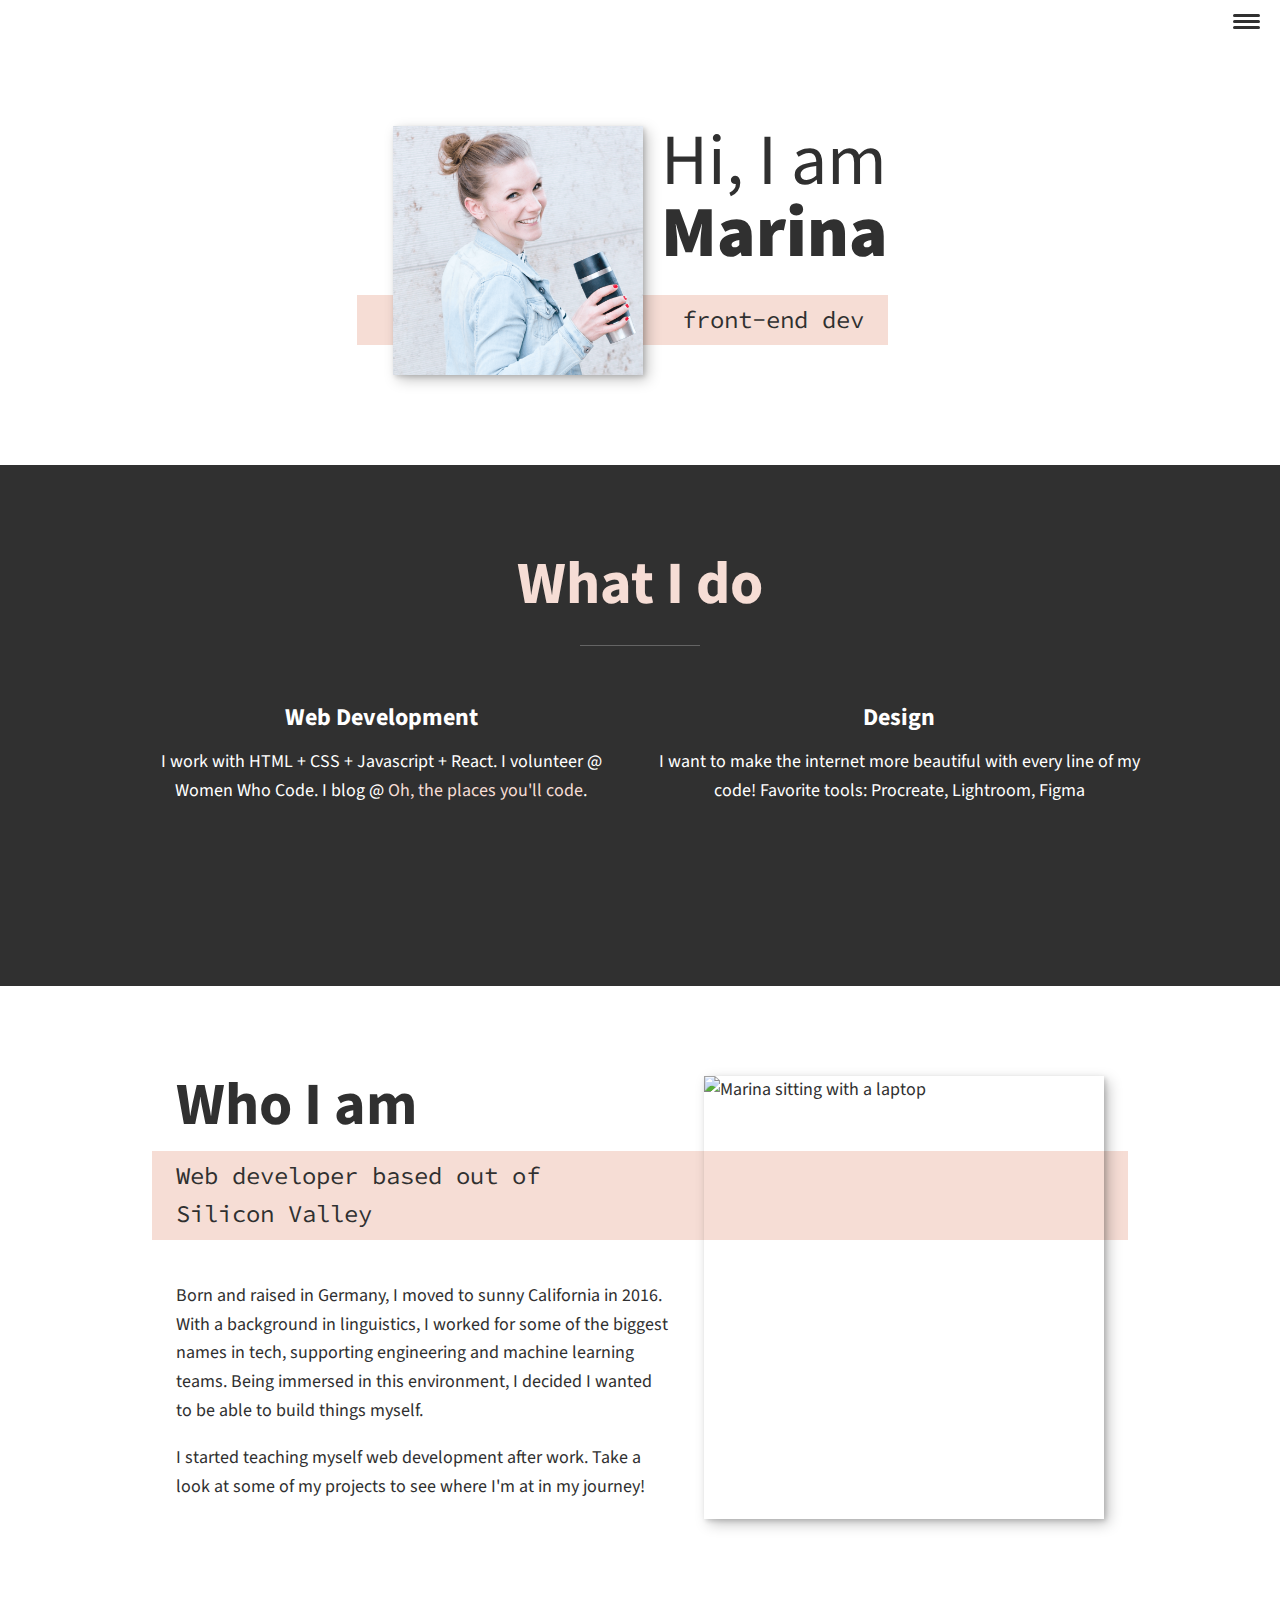
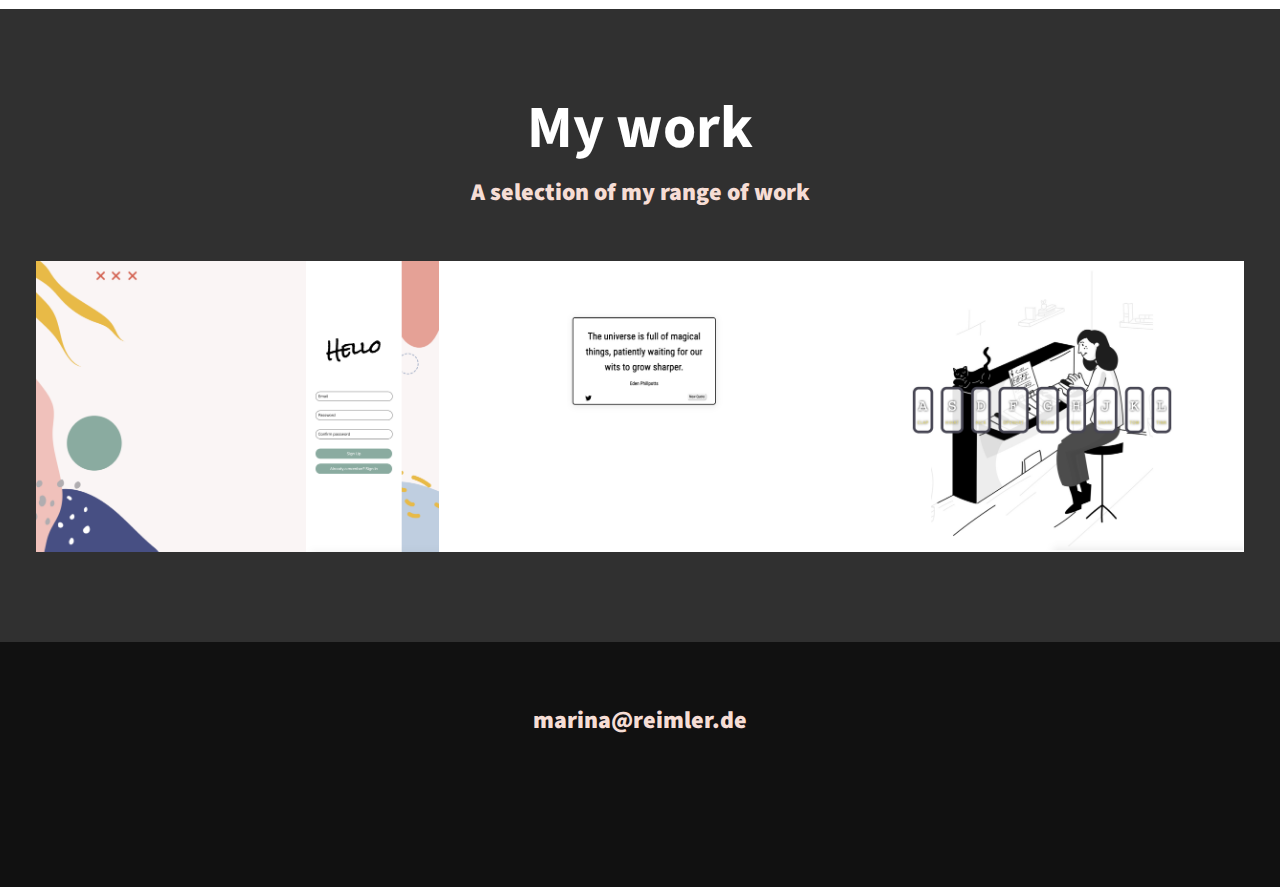
==== commit 0cca07de: "Reverse layout changes" ====
--- a/index.html
+++ b/index.html
@@ -79,31 +79,7 @@
         </div>
       </div>
 
-      <a href="#work" class="btn">See My Work</a>
-    </section>
-
-    <!-- My work -->
-    <section class="my-work" id="work">
-      <h2 class="section__title section__title--work">My work</h2>
-      <p class="section__subtitle section__subtitle--work">
-        A selection of my range of work
-      </p>
-    
-      <div class="portfolio">
-        <!-- Portfolio item 01 -->
-        <a href="portfolio-item1.html" class="portfolio__item" target="_blank">
-          <img src="img/community-signup.png" alt="small screenshot of project website" class="portfolio__img" />
-        </a>
-        <!-- Portfolio item 03 -->
-        <a href="portfolio-item3.html" class="portfolio__item">
-          <img src="img/quotes.jpg" alt="" class="portfolio__img" />
-        </a>
-        <!-- Portfolio item 02 -->
-        <a href="portfolio-item2.html" class="portfolio__item" target="_blank">
-          <img src="img/music-learning.jpg" alt="small screenshot of project website" class="portfolio__img" />
-        </a>
-    
-      </div>
+      <!-- <a href="#work" class="btn">See My Work</a> -->
     </section>
 
     <!-- About me -->
@@ -128,6 +104,29 @@
         alt="Marina sitting with a laptop"
         class="about-me__img"
       />
+    </section>
+    <!-- My work -->
+    <section class="my-work" id="work">
+      <h2 class="section__title section__title--work">My work</h2>
+      <p class="section__subtitle section__subtitle--work">
+        A selection of my range of work
+      </p>
+    
+      <div class="portfolio">
+        <!-- Portfolio item 01 -->
+        <a href="portfolio-item1.html" class="portfolio__item" target="_blank">
+          <img src="img/community-signup.png" alt="small screenshot of project website" class="portfolio__img" />
+        </a>
+        <!-- Portfolio item 03 -->
+        <a href="portfolio-item3.html" class="portfolio__item">
+          <img src="img/quotes.jpg" alt="" class="portfolio__img" />
+        </a>
+        <!-- Portfolio item 02 -->
+        <a href="portfolio-item2.html" class="portfolio__item" target="_blank">
+          <img src="img/music-learning.jpg" alt="small screenshot of project website" class="portfolio__img" />
+        </a>
+    
+      </div>
     </section>
 
     <!-- Footer -->
--- a/style.css
+++ b/style.css
@@ -391,8 +391,8 @@
 /* My Work */
 
 .my-work {
-  background-color: var(--clr-light);
-  color: var(--clr-dark);
+  background-color: var(--clr-dark);
+  color: var(--clr-light);
   text-align: center;
 }
 
